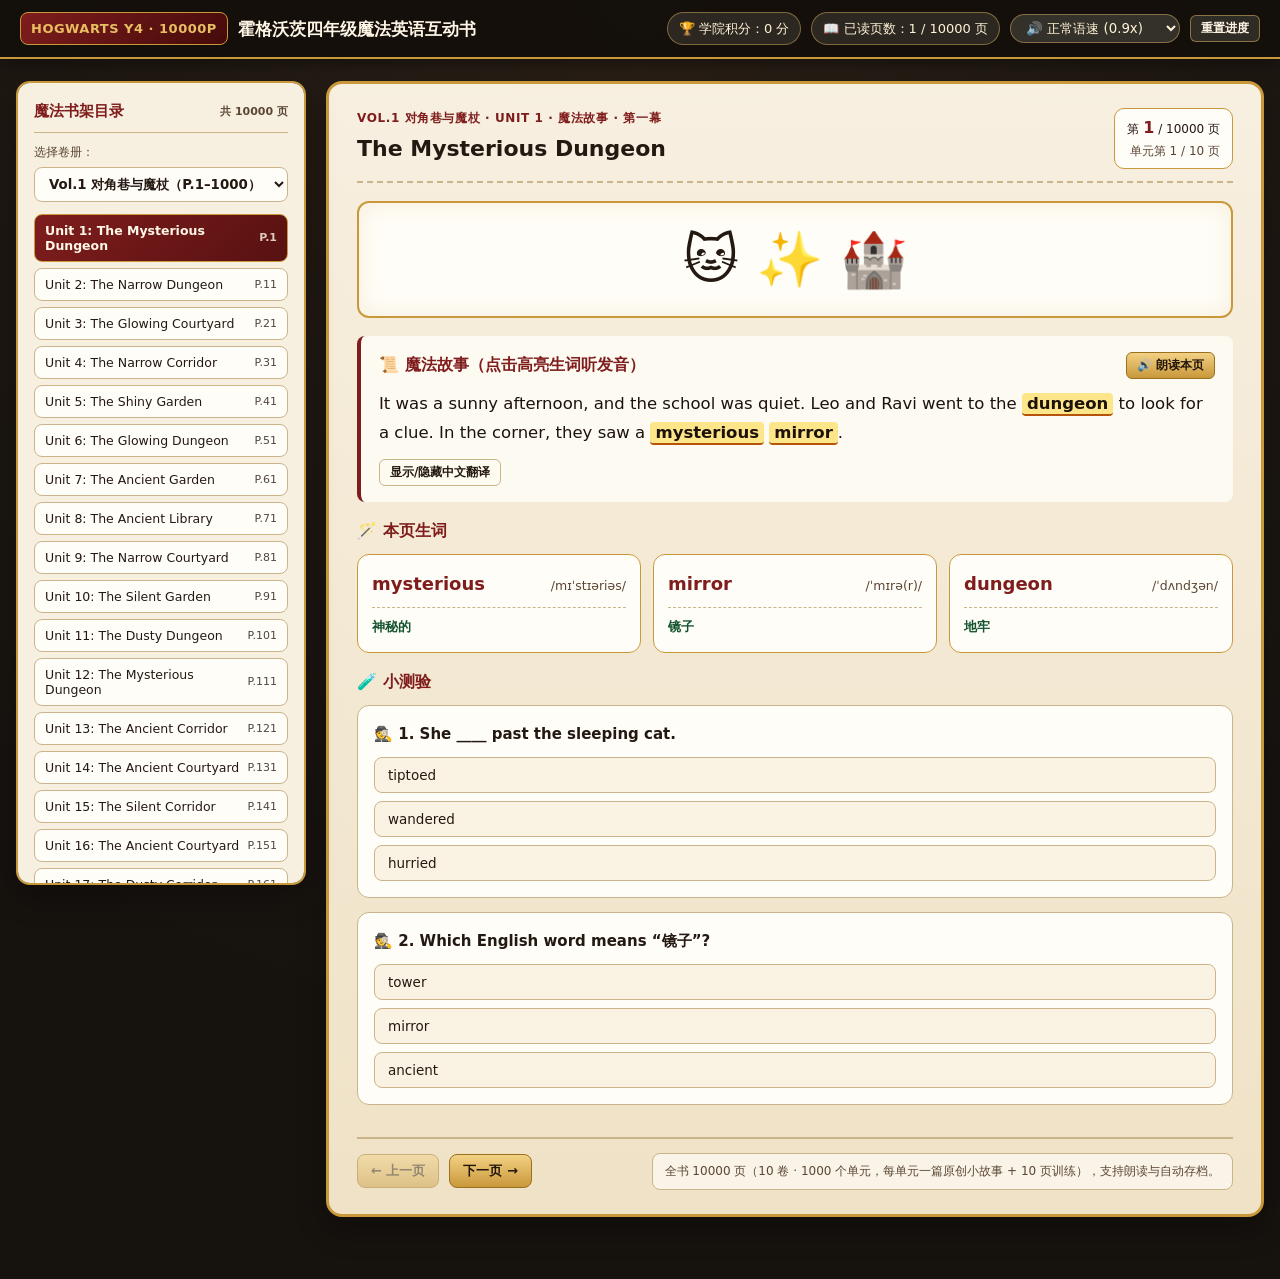
==== hogwarts_magic_english_book_10000_pages.html @ b9ad7a2a "Add the 10000-page Hogwarts book as volume two of the magic shelf Copy the user-provided 10000-page " ====
<!DOCTYPE html>
<html lang="zh-CN">
<head>
  <meta charset="UTF-8" />
  <meta name="viewport" content="width=device-width, initial-scale=1.0" />
  <title>霍格沃茨四年级魔法英语互动书 · 10000页完整版</title>
  <style>
    :root {
      --bg-dark: #16120e;
      --parchment: #f7efe0;
      --parchment-2: #efe2c6;
      --ink: #241911;
      --ink-muted: #5b4634;
      --gold: #c9983b;
      --gold-bright: #e8be63;
      --crimson: #7f1d1d;
      --emerald: #14532d;
      --sapphire: #1e3a8a;
      --amber-soft: #fef3c7;
      --border: #cbb489;
      --shadow: 0 12px 30px rgba(0, 0, 0, 0.28);
    }

    * {
      box-sizing: border-box;
      margin: 0;
      padding: 0;
    }

    body {
      font-family: "PingFang SC", "Microsoft YaHei", "Segoe UI", system-ui, sans-serif;
      background: radial-gradient(circle at top, #2a2017 0%, var(--bg-dark) 75%);
      color: var(--ink);
      min-height: 100vh;
      line-height: 1.65;
    }

    .topbar {
      background: rgba(20, 15, 11, 0.94);
      color: var(--parchment);
      border-bottom: 2px solid var(--gold);
      padding: 12px 20px;
      position: sticky;
      top: 0;
      z-index: 40;
      display: flex;
      flex-wrap: wrap;
      align-items: center;
      justify-content: space-between;
      gap: 12px;
      box-shadow: 0 4px 16px rgba(0, 0, 0, 0.45);
    }

    .brand {
      display: flex;
      align-items: center;
      gap: 10px;
    }

    .brand-badge {
      background: linear-gradient(135deg, var(--crimson), #450a0a);
      color: var(--gold-bright);
      border: 1px solid var(--gold);
      padding: 5px 10px;
      border-radius: 8px;
      font-weight: 700;
      font-size: 13px;
      letter-spacing: 0.5px;
    }

    .brand h1 {
      font-size: 17px;
      font-weight: 700;
      color: #fff6e5;
    }

    .topbar-controls {
      display: flex;
      flex-wrap: wrap;
      align-items: center;
      gap: 10px;
      font-size: 13px;
    }

    .pill {
      background: rgba(255, 248, 231, 0.1);
      border: 1px solid rgba(232, 190, 99, 0.45);
      color: #fff3d6;
      padding: 5px 11px;
      border-radius: 999px;
      display: inline-flex;
      align-items: center;
      gap: 6px;
    }

    select, button {
      font-family: inherit;
      cursor: pointer;
    }

    .btn {
      background: linear-gradient(180deg, #f3d184, var(--gold));
      color: #231609;
      border: 1px solid #9b6f1e;
      border-radius: 8px;
      padding: 7px 13px;
      font-weight: 700;
      font-size: 13px;
      transition: transform 0.12s ease, filter 0.15s ease;
    }

    .btn:hover:not(:disabled) {
      filter: brightness(1.06);
      transform: translateY(-1px);
    }

    .btn:disabled {
      opacity: 0.45;
      cursor: not-allowed;
    }

    .btn-ghost {
      background: rgba(255, 248, 231, 0.12);
      color: #fff6e5;
      border: 1px solid rgba(232, 190, 99, 0.5);
    }

    .btn-small {
      padding: 4px 10px;
      font-size: 12px;
      border-radius: 6px;
    }

    .layout {
      max-width: 1280px;
      margin: 22px auto;
      padding: 0 16px 40px;
      display: grid;
      grid-template-columns: 290px 1fr;
      gap: 20px;
    }

    @media (max-width: 920px) {
      .layout {
        grid-template-columns: 1fr;
      }
    }

    .sidebar {
      background: var(--parchment);
      border: 2px solid var(--gold);
      border-radius: 14px;
      padding: 16px;
      box-shadow: var(--shadow);
      height: fit-content;
      position: sticky;
      top: 76px;
      max-height: calc(100vh - 96px);
      overflow-y: auto;
    }

    @media (max-width: 920px) {
      .sidebar {
        position: static;
        max-height: none;
      }
    }

    .sidebar h2 {
      font-size: 15px;
      color: var(--crimson);
      border-bottom: 1px solid var(--border);
      padding-bottom: 8px;
      margin-bottom: 10px;
      display: flex;
      justify-content: space-between;
      align-items: center;
    }

    .year-select {
      width: 100%;
      padding: 8px 10px;
      border-radius: 8px;
      border: 1px solid var(--border);
      background: #fffdf8;
      color: var(--ink);
      font-weight: 600;
      margin-bottom: 12px;
    }

    .unit-list {
      display: flex;
      flex-direction: column;
      gap: 6px;
      margin-bottom: 14px;
    }

    .unit-item {
      text-align: left;
      background: #fffdf8;
      border: 1px solid var(--border);
      border-radius: 8px;
      padding: 8px 10px;
      font-size: 12.5px;
      color: var(--ink);
      display: flex;
      justify-content: space-between;
      align-items: center;
      gap: 6px;
    }

    .unit-item.active {
      background: linear-gradient(135deg, var(--crimson), #581111);
      color: #fff8e7;
      border-color: var(--gold);
      font-weight: 700;
    }

    .unit-item .pages-tag {
      font-size: 11px;
      opacity: 0.8;
      white-space: nowrap;
    }

    .page-jump-grid {
      display: grid;
      grid-template-columns: repeat(6, 1fr);
      gap: 5px;
      margin-top: 8px;
    }

    .page-dot-btn {
      padding: 5px 0;
      font-size: 11px;
      border-radius: 6px;
      border: 1px solid var(--border);
      background: #fffdf8;
      color: var(--ink);
      font-weight: 600;
    }

    .page-dot-btn.active {
      background: var(--gold);
      color: #1f1307;
      border-color: #8c6216;
    }

    .book-stage {
      background: linear-gradient(180deg, var(--parchment), var(--parchment-2));
      border: 3px solid var(--gold);
      border-radius: 16px;
      padding: 24px 28px;
      box-shadow: var(--shadow);
      min-height: 640px;
      display: flex;
      flex-direction: column;
      justify-content: space-between;
    }

    @media (max-width: 600px) {
      .book-stage {
        padding: 16px;
      }
    }

    .page-header {
      display: flex;
      flex-wrap: wrap;
      justify-content: space-between;
      align-items: center;
      gap: 10px;
      border-bottom: 2px dashed var(--border);
      padding-bottom: 12px;
      margin-bottom: 18px;
    }

    .page-kicker {
      font-size: 12px;
      font-weight: 700;
      color: var(--crimson);
      text-transform: uppercase;
      letter-spacing: 0.6px;
    }

    .page-title {
      font-size: 22px;
      font-weight: 800;
      color: var(--ink);
      margin-top: 2px;
    }

    .page-num-box {
      background: #fffdf8;
      border: 1px solid var(--gold);
      border-radius: 10px;
      padding: 6px 12px;
      text-align: right;
      font-size: 12px;
    }

    .page-num-box strong {
      font-size: 16px;
      color: var(--crimson);
    }

    .illustration-card {
      background: #fffdf7;
      border: 2px solid var(--gold);
      border-radius: 12px;
      padding: 12px;
      margin-bottom: 18px;
      box-shadow: inset 0 0 24px rgba(201, 152, 59, 0.14);
    }

    .illustration-card svg {
      width: 100%;
      max-height: 250px;
      height: auto;
      display: block;
      border-radius: 8px;
    }

    .scene-caption {
      margin-top: 8px;
      font-size: 12.5px;
      color: var(--ink-muted);
      display: flex;
      justify-content: space-between;
      align-items: center;
      flex-wrap: wrap;
      gap: 8px;
    }

    .story-box {
      background: rgba(255, 253, 247, 0.85);
      border-left: 4px solid var(--crimson);
      border-radius: 8px;
      padding: 16px 18px;
      margin-bottom: 16px;
    }

    .story-toolbar {
      display: flex;
      flex-wrap: wrap;
      align-items: center;
      justify-content: space-between;
      gap: 8px;
      margin-bottom: 10px;
    }

    .story-en {
      font-size: 16.5px;
      line-height: 1.8;
      color: #1c120b;
      margin-bottom: 10px;
    }

    .story-en .vocab-word {
      background: #fde68a;
      border-bottom: 2px solid #b45309;
      padding: 1px 5px;
      border-radius: 4px;
      font-weight: 700;
      cursor: pointer;
    }

    .story-cn {
      font-size: 13.5px;
      color: var(--ink-muted);
      background: #f6ebd4;
      padding: 10px 12px;
      border-radius: 8px;
      display: none;
    }

    .story-cn.show {
      display: block;
    }

    .vocab-grid {
      display: grid;
      grid-template-columns: repeat(auto-fit, minmax(245px, 1fr));
      gap: 12px;
      margin-bottom: 16px;
    }

    .flip-card {
      background: #fffdf8;
      border: 1.5px solid var(--gold);
      border-radius: 12px;
      padding: 14px;
      cursor: pointer;
      transition: transform 0.15s ease, box-shadow 0.15s ease;
      position: relative;
    }

    .flip-card:hover {
      transform: translateY(-2px);
      box-shadow: 0 6px 14px rgba(0, 0, 0, 0.12);
    }

    .vocab-top {
      display: flex;
      justify-content: space-between;
      align-items: baseline;
      gap: 8px;
    }

    .vocab-term {
      font-size: 18px;
      font-weight: 800;
      color: var(--crimson);
    }

    .vocab-phonetic {
      font-size: 12.5px;
      color: var(--ink-muted);
    }

    .vocab-clue {
      font-size: 12px;
      color: #92400e;
      background: var(--amber-soft);
      padding: 3px 8px;
      border-radius: 999px;
      display: inline-block;
      margin: 6px 0;
    }

    .vocab-example {
      font-size: 13.5px;
      color: var(--ink);
      margin-top: 4px;
    }

    .vocab-meaning {
      margin-top: 8px;
      padding-top: 8px;
      border-top: 1px dashed var(--border);
      font-size: 13px;
      color: var(--emerald);
      font-weight: 700;
      display: none;
    }

    .flip-card.revealed .vocab-meaning {
      display: block;
    }

    .quiz-card {
      background: #fffdf8;
      border: 1.5px solid var(--border);
      border-radius: 12px;
      padding: 16px;
      margin-bottom: 14px;
    }

    .quiz-q {
      font-weight: 700;
      font-size: 15px;
      margin-bottom: 10px;
      color: var(--ink);
    }

    .options-list {
      display: flex;
      flex-direction: column;
      gap: 8px;
    }

    .opt-btn {
      text-align: left;
      padding: 9px 13px;
      border-radius: 8px;
      border: 1px solid var(--border);
      background: #faf3e3;
      color: var(--ink);
      font-size: 13.5px;
      transition: background 0.12s ease;
    }

    .opt-btn:hover {
      background: #f3e3bf;
    }

    .opt-btn.correct {
      background: #dcfce7;
      border-color: #15803d;
      color: #14532d;
      font-weight: 700;
    }

    .opt-btn.wrong {
      background: #fee2e2;
      border-color: #b91c1c;
      color: #7f1d1d;
    }

    .feedback-box {
      margin-top: 10px;
      padding: 10px 12px;
      border-radius: 8px;
      font-size: 13px;
      display: none;
    }

    .feedback-box.show {
      display: block;
    }

    .feedback-box.ok {
      background: #dcfce7;
      color: #14532d;
      border: 1px solid #86efac;
    }

    .feedback-box.no {
      background: #fef2f2;
      color: #7f1d1d;
      border: 1px solid #fca5a5;
    }

    .word-pool {
      display: flex;
      flex-wrap: wrap;
      gap: 8px;
      min-height: 44px;
      padding: 10px;
      border-radius: 8px;
      background: #f7eed9;
      border: 1px dashed var(--border);
      margin-bottom: 10px;
    }

    .word-chip {
      background: #fffdf8;
      border: 1px solid var(--gold);
      border-radius: 7px;
      padding: 5px 11px;
      font-size: 13.5px;
      font-weight: 700;
      color: var(--ink);
    }

    .book-footer {
      display: flex;
      flex-wrap: wrap;
      justify-content: space-between;
      align-items: center;
      gap: 10px;
      border-top: 2px solid var(--border);
      padding-top: 14px;
      margin-top: 18px;
    }

    .note-box {
      font-size: 12px;
      color: var(--ink-muted);
      background: rgba(255, 253, 247, 0.7);
      padding: 8px 12px;
      border-radius: 8px;
      border: 1px solid var(--border);
    }
  </style>
</head>
<body>
  <header class="topbar">
    <div class="brand">
      <span class="brand-badge">HOGWARTS Y4 · 10000P</span>
      <h1>霍格沃茨四年级魔法英语互动书</h1>
    </div>
    <div class="topbar-controls">
      <span class="pill" id="pointsDisplay">🏆 学院积分：0 分</span>
      <span class="pill" id="progressDisplay">📖 已读页数：1 / 10000 页</span>
      <select id="voiceRate" class="pill" style="color:#fff3d6; background:rgba(255,248,231,0.14);">
        <option value="0.9" style="color:#1a120b;">🔊 正常语速 (0.9x)</option>
        <option value="0.72" style="color:#1a120b;">🐢 慢速跟读 (0.72x)</option>
      </select>
      <button class="btn btn-ghost btn-small" id="resetProgressBtn">重置进度</button>
    </div>
  </header>

  <div class="layout">
    <aside class="sidebar">
      <h2>
        <span>魔法书架目录</span>
        <span style="font-size:11px; color:var(--ink-muted);">共 10000 页</span>
      </h2>
      <label for="yearSelect" style="font-size:12px; color:var(--ink-muted); display:block; margin-bottom:4px;">选择卷册：</label>
      <select id="yearSelect" class="year-select"></select>

      <div class="unit-list" id="unitList"></div>

      <div style="font-size:12px; color:var(--ink-muted); font-weight:700;">本单元页码跳转（每单元 10 页）：</div>
      <div class="page-jump-grid" id="pageJumpGrid"></div>
    </aside>

    <main class="book-stage" id="bookStage"></main>
  </div>

  <script>
const KEY="hogwarts_10k_v1";
const VOL=["Vol.1 对角巷与魔杖","Vol.2 站台与分院","Vol.3 魔法课堂","Vol.4 城堡密道","Vol.5 飞天扫帚赛场","Vol.6 神奇动物","Vol.7 魔药地窖","Vol.8 图书馆谜案","Vol.9 禁林探险","Vol.10 毕业魔法大会"];
const MODES=["魔法故事 · 第一幕","魔法故事 · 第二幕","魔法故事 · 第三幕","魔杖词汇工坊","阅读侦探闯关","魔法句型拼图","过去式魔药实验室","完形填空咒语","听写小测验","单元 Boss 挑战"];
const mk=(cat,rows,vb)=>rows.map(r=>vb?{cat,w:r[0],past:r[1],ipa:r[2],cn:r[3],ex:r[4]}:{cat,w:r[0],ipa:r[1],cn:r[2],ex:r[3]});
const W={
feel:mk("feel",[["nervous","/ˈnɜːvəs/","紧张的","Mia felt [nervous] before the big test."],["curious","/ˈkjʊəriəs/","好奇的","The [curious] kitten opened the box."],["proud","/praʊd/","自豪的","Dad was [proud] of his son."],["brave","/breɪv/","勇敢的","A [brave] girl saved the puppy."],["puzzled","/ˈpʌzld/","困惑的","Ben looked [puzzled] at the hard question."],["delighted","/dɪˈlaɪtɪd/","非常高兴的","We were [delighted] with the gift."],["worried","/ˈwʌrid/","担心的","Mum was [worried] about the storm."],["confident","/ˈkɒnfɪdənt/","自信的","Nina felt [confident] on the stage."]]),
desc:mk("desc",[["ancient","/ˈeɪnʃənt/","古老的","The [ancient] castle is very old."],["enormous","/ɪˈnɔːməs/","巨大的","An [enormous] whale swam by."],["shiny","/ˈʃaɪni/","闪亮的","She has a [shiny] new coin."],["mysterious","/mɪˈstɪəriəs/","神秘的","A [mysterious] noise came from the attic."],["dusty","/ˈdʌsti/","满是灰尘的","The [dusty] books were on the shelf."],["narrow","/ˈnærəʊ/","狭窄的","The path is [narrow]."],["silent","/ˈsaɪlənt/","寂静的","The night was [silent]."],["glowing","/ˈɡləʊɪŋ/","发光的","A [glowing] star appeared."]]),
obj:mk("obj",[["lantern","/ˈlæntən/","灯笼","Dad lit the [lantern]."],["scroll","/skrəʊl/","卷轴","The king read the [scroll]."],["compass","/ˈkʌmpəs/","指南针","The [compass] points north."],["crystal","/ˈkrɪstl/","水晶","The [crystal] sparkled in the sun."],["feather","/ˈfeðə(r)/","羽毛","A white [feather] fell down."],["mirror","/ˈmɪrə(r)/","镜子","She looked in the [mirror]."],["badge","/bædʒ/","徽章","He wears a school [badge]."],["cloak","/kləʊk/","斗篷","The wizard wore a long [cloak]."]]),
place:mk("place",[["tower","/ˈtaʊə(r)/","塔楼","We climbed the [tower]."],["corridor","/ˈkɒrɪdɔː(r)/","走廊","Do not run in the [corridor]."],["library","/ˈlaɪbrəri/","图书馆","I read books in the [library]."],["dungeon","/ˈdʌndʒən/","地牢","The [dungeon] was cold and dark."],["garden","/ˈɡɑːdn/","花园","Flowers grow in the [garden]."],["courtyard","/ˈkɔːtjɑːd/","庭院","Children played in the [courtyard]."]]),
creature:mk("creature",[["owl","/aʊl/","猫头鹰","The [owl] sleeps in the day."],["dragon","/ˈdræɡən/","龙","The [dragon] breathed fire."],["unicorn","/ˈjuːnɪkɔːn/","独角兽","A [unicorn] has one horn."],["toad","/təʊd/","蟾蜍","The [toad] jumped into the pond."],["bat","/bæt/","蝙蝠","A [bat] flew out of the cave."],["kitten","/ˈkɪtn/","小猫","The [kitten] drank some milk."]]),
move:mk("move",[["hurry","hurried","/ˈhʌri/","匆忙","Ben [hurried] to the bus stop."],["tiptoe","tiptoed","/ˈtɪptəʊ/","踮着脚走","She [tiptoed] past the sleeping cat."],["climb","climbed","/klaɪm/","攀爬","We [climbed] the hill."],["creep","crept","/kriːp/","悄悄爬行","The cat [crept] toward the bird."],["race","raced","/reɪs/","飞奔","The boys [raced] to the gate."],["wander","wandered","/ˈwɒndə(r)/","漫步","They [wandered] in the park."]],1),
act:mk("act",[["carry","carried","/ˈkæri/","搬运","Mum [carried] the heavy bag."],["polish","polished","/ˈpɒlɪʃ/","擦亮","He [polished] his shoes."],["examine","examined","/ɪɡˈzæmɪn/","仔细检查","The doctor [examined] my arm."],["collect","collected","/kəˈlekt/","收集","She [collected] shells on the beach."],["lift","lifted","/lɪft/","举起","Dad [lifted] the box."],["repair","repaired","/rɪˈpeə(r)/","修理","Grandpa [repaired] my bike."]],1),
say:mk("say",[["whisper","whispered","/ˈwɪspə(r)/","低声说","Lily [whispered] a secret to me."],["shout","shouted","/ʃaʊt/","大喊","The fans [shouted] loudly."],["explain","explained","/ɪkˈspleɪn/","解释","The teacher [explained] the rule."],["suggest","suggested","/səˈdʒest/","建议","Ravi [suggested] a new game."],["warn","warned","/wɔːn/","警告","Mum [warned] us about the ice."],["announce","announced","/əˈnaʊns/","宣布","The captain [announced] the winner."]],1)};
const ALL=Object.values(W).flat(),fm=x=>x.past||x.w;
const EM={owl:"🦉",dragon:"🐉",unicorn:"🦄",toad:"🐸",bat:"🦇",kitten:"🐱"};
const CH=[["Leo","he","his","里奥","他","他的"],["Mia","she","her","米娅","她","她的"],["Ben","he","his","本","他","他的"],["Nina","she","her","妮娜","她","她的"],["Ravi","he","his","拉维","他","他的"],["Lily","she","her","莉莉","她","她的"]];
const TIMES=["rainy morning","windy evening","sunny afternoon"],TEACH=["Hazel","Quill","Fern","Willow"];
const TCN={"rainy morning":"下雨的早晨","windy evening":"刮风的傍晚","sunny afternoon":"阳光明媚的下午"};
const CNS=[["一个{time}，{H}和{F}走进了{place}。","在那里，一只{desc}{creature}正守护着{obj}。","{H}感到{f1}，但{F}深吸了一口气。","两个朋友一步一步地朝{creature}{mv}过去。","{F}小心地{act}了{obj}。","“天黑前我们必须离开，”{F}{say}道。","{creature}看起来{f2}，然后让开了路。","很快，{obj}又安全了，{H}笑了。","那天晚上，{H}把{desc}{place}的事写进了{his}日记里。"],
["在一个{time}，{T}教授交给{H}和{F}一项特别的任务。","他们得在{place}里找到{obj}。","{F}{say}道：“紧跟着我。”","{place}{descs}，{H}感到{f1}。","突然，一只{creature}从他们身边{mv}过去。","终于，他们找到了{obj}，{F}小心翼翼地{act}了它。","{creature}看着他们，显得{f2}。","他们回到教室时，{T}教授笑了。","{H}为整个团队感到自豪。"],
["那是一个{time}，学校里很安静。","{H}和{F}去{place}寻找线索。","在角落里，他们看到了{desc}{obj}。","{H}感到{f1}，问道：“这是什么？”","{F}{act}了{obj}，说它是魔法物品。","然后一只{creature}{mv}进了房间。","“这很重要！”{F}{say}道。","{creature}看起来{f2}，于是他们分了一些食物给它。","谜团解开了，两个朋友去吃晚饭了。"]];
const EXQ=[[["What was guarding {a_obj}?","{a_dc}",["{x1}","{x2}"],"第二句：There, {a_dc} was guarding {a_obj}.（有一只守护着它。）"],["Why did {F} take a deep breath?","To stay calm and brave.",["Because {F} wanted to sleep.","Because the {place} was too hot."],"第三句：{H} 感到 {f1}，而 {F} 深呼吸是为了保持冷静和勇敢。"],["What did the {creature} do after it looked {f2}?","It stepped aside.",["It flew to the moon.","It ate the {obj}."],"第七句：the {creature} looked {f2}, and then it stepped aside.（让开了路。）"],["What did {H} do that night?","{H} wrote about the {place} in {his} diary.",["{H} played football all night.","{H} cooked dinner for the {creature}."],"最后一句：That night, {H} wrote about the {place} in {his} diary.（写进日记。）"]],
[["What special task did Professor {T} give them?","They had to find {a_obj} in the {place}.",["They had to clean the whole school.","They had to draw a picture of {y1}."],"第二句：They had to find {a_obj} in the {place}.（在那里找东西。）"],["Why did {F} say, \"Stay close to me\"?","To keep the team safe.",["Because {F} wanted to go home.","Because {F} was tired of walking."],"第三、四句：{place}很 {desc}，{F} 让大家靠近是为了保证团队安全。"],["What suddenly appeared?","{a_cr}",["{y1}","{y2}"],"第五句：Suddenly, {a_cr} {mv} past them.（突然出现。）"],["What did Professor {T} do when they returned to class?","Professor {T} smiled.",["Professor {T} shouted at them.","Professor {T} went to sleep."],"第八句：Professor {T} smiled when they returned to class.（笑了。）"]],
[["Why did {H} and {F} go to the {place}?","To look for a clue.",["To watch a football game.","To buy some lunch."],"第二句：went to the {place} to look for a clue.（去找线索。）"],["What did they see in the corner?","{a_dobj}",["{z1}","{z2}"],"第三句：In the corner, they saw {a_dobj}.（在角落看到的。）"],["What did {F} say about the {obj}?","It was magic.",["It was broken.","It was a gift."],"第五句：{F} {act} the {obj} and said it was magic.（说它是魔法物品。）"],["What did they do after the {creature} seemed {f2}?","They shared some food with it.",["They ran away.","They closed the door."],"第八句：…seemed {f2}, so they shared some food.（分了食物。）"]]];
const qDetail=(r,U)=>EXQ[U.si].map(([q,a,w,e])=>{const f=s=>s.replace(/\{(\w+)\}/g,(m,k)=>U.t[k]),A=cap(f(a));return{q:f(q),a:A,o:shuf(r,[A,...w.map(x=>cap(f(x)))]),e:f(e)}});
const SK=[[`One {time}, {H} and {F} walked into the {place}.`,`There, {a_dc} was guarding {a_obj}.`,`{H} felt {f1}, but {F} took a deep breath.`,`The two friends {mv} toward the {creature}, step by step.`,`{F} {act} the {obj} carefully.`,`"We must leave before dark," {F} {say}.`,`The {creature} looked {f2}, and then it stepped aside.`,`Soon the {obj} was safe again, and {H} smiled.`,`That night, {H} wrote about the {desc} {place} in {his} diary.`],
[`On a {time}, Professor {T} gave {H} and {F} a special task.`,`They had to find {a_obj} in the {place}.`,`{F} {say}, "Stay close to me."`,`The {place} was {desc}, and {H} felt {f1}.`,`Suddenly, {a_cr} {mv} past them.`,`At last, they found the {obj}, and {F} {act} it with great care.`,`The {creature} watched them and looked {f2}.`,`Professor {T} smiled when they returned to class.`,`{H} was proud of the whole team.`],
[`It was a {time}, and the school was quiet.`,`{H} and {F} went to the {place} to look for a clue.`,`In the corner, they saw {a_dobj}.`,`{H} felt {f1} and asked, "What is it?"`,`{F} {act} the {obj} and said it was magic.`,`Then {a_cr} {mv} into the room.`,`"This is important!" {F} {say}.`,`The {creature} seemed {f2}, so they shared some food.`,`The mystery was solved, and the two friends went to dinner.`]];
function rng(s){return()=>{s|=0;s=s+0x6D2B79F5|0;let t=Math.imul(s^s>>>15,1|s);t=t+Math.imul(t^t>>>7,61|t)^t;return((t^t>>>14)>>>0)/4294967296}}
function pick(r,a,n=1,ex=[]){const p=a.filter(x=>!ex.includes(x)),o=[];while(o.length<n&&p.length)o.push(p.splice(Math.floor(r()*p.length),1)[0]);return n===1?o[0]:o}
function shuf(r,a){a=[...a];for(let i=a.length-1;i>0;i--){const j=Math.floor(r()*(i+1));[a[i],a[j]]=[a[j],a[i]]}return a}
const cap=s=>s[0].toUpperCase()+s.slice(1),art=s=>(/^[aeiou]/i.test(s)&&!/^uni/i.test(s)?"an ":"a ")+s;
const UC={};
function unit(u){if(UC[u])return UC[u];const r=rng(u*7919+101),[hc,fc]=pick(r,CH,2),f=pick(r,W.feel,2),d=pick(r,W.desc),ob=pick(r,W.obj),pl=pick(r,W.place),cr=pick(r,W.creature),mv=pick(r,W.move),ac=pick(r,W.act),sy=pick(r,W.say);
const t={H:hc[0],F:fc[0],he:hc[1],his:hc[2],f1:f[0].w,f2:f[1].w,desc:d.w,obj:ob.w,place:pl.w,creature:cr.w,mv:mv.past,act:ac.past,say:sy.past,time:pick(r,TIMES),T:pick(r,TEACH),a_dc:art(d.w+" "+cr.w),a_obj:art(ob.w),a_cr:art(cr.w),a_dobj:art(d.w+" "+ob.w)};
const sk=pick(r,SK),si=SK.indexOf(sk);const story=sk.map(s=>cap(s.replace(/\{(\w+)\}/g,(m,k)=>t[k])).replace(/^"(\w)/,(m,c)=>'"'+c.toUpperCase()));
const c2=pick(r,W.creature,2,[cr]),d2=pick(r,W.desc,2,[d]);Object.assign(t,{x1:art(d.w+" "+c2[0].w),x2:art(d.w+" "+c2[1].w),y1:art(c2[0].w),y2:art(c2[1].w),z1:art(d2[0].w+" "+ob.w),z2:art(d2[1].w+" "+ob.w)});const tc={H:hc[3],F:fc[3],he:hc[4],his:hc[5],f1:f[0].cn.replace(/的$/,""),f2:f[1].cn.replace(/的$/,""),desc:d.cn,descs:d.cn.replace(/的$/,""),obj:ob.cn,place:pl.cn,creature:cr.cn,mv:mv.cn,act:ac.cn,say:sy.cn,time:TCN[t.time],T:{Hazel:"黑泽尔",Quill:"奎尔",Fern:"芬恩",Willow:"威洛"}[t.T]};
return UC[u]={t,si,cn:CNS[si].map(s=>s.replace(/\{(\w+)\}/g,(m,k)=>tc[k])),story,ws:[f[0],f[1],d,ob,pl,cr,mv,ac,sy],verbs:[mv,ac,sy],cr:cr.w,title:`The ${cap(d.w)} ${cap(pl.w)}`,plain:story.filter(s=>!s.includes('"'))}}
const qRead=(r,U)=>{const f=U.ws[0],c=U.ws[5],x=pick(r,U.ws),y=pick(r,U.ws,1,[x]);return[
{q:"What kind of creature is in the story?",a:c.w,o:shuf(r,[c.w,...pick(r,W.creature,2,[c]).map(y=>y.w)])},
{q:`How did ${U.t.H} feel in the story?`,a:f.w,o:shuf(r,[f.w,...pick(r,W.feel,2,[f,U.ws[1]]).map(y=>y.w)])},
{q:`What does "${x.w}" mean?`,a:x.cn,o:shuf(r,[x.cn,...pick(r,ALL,2,[x]).map(y=>y.cn)])},
{q:`Who felt ${U.t.f1} in the story?`,a:U.t.H,o:shuf(r,[U.t.H,...pick(r,CH.map(c=>c[0]),2,[U.t.H,U.t.F])])},
{q:"Where does the story take place?",a:U.t.place,o:shuf(r,[U.t.place,...pick(r,W.place,2,[U.ws[4]]).map(y=>y.w)])},
{q:"Which object is in the story?",a:U.t.obj,o:shuf(r,[U.t.obj,...pick(r,W.obj,2,[U.ws[3]]).map(y=>y.w)])},
{q:`How did the ${U.cr} look or seem?`,a:U.t.f2,o:shuf(r,[U.t.f2,...pick(r,W.feel,2,[f,U.ws[1]]).map(y=>y.w)])},
{q:`Which word means "${y.cn}"?`,a:y.w,o:shuf(r,[y.w,...pick(r,ALL,2,[y]).map(z=>z.w)])}]};
const qCloze=(r,U)=>{const x=pick(r,U.ws);return{q:x.ex.replace(/\[(.+?)\]/,"____"),a:fm(x),o:shuf(r,[fm(x),...pick(r,W[x.cat],2,[x]).map(fm)])}};
const qCN=(r,U)=>{const x=pick(r,U.ws);return{q:`Which English word means “${x.cn}”?`,a:x.w,o:shuf(r,[x.w,...pick(r,ALL,2,[x]).map(y=>y.w)])}};
/*UI*/
const $=id=>document.getElementById(id),S={page:1,pts:0,seen:new Set([1]),done:new Set()};let CUR=[];
function save(){try{localStorage.setItem(KEY,JSON.stringify({page:S.page,pts:S.pts,seen:[...S.seen],done:[...S.done]}))}catch(e){}}
function load(){try{const o=JSON.parse(localStorage.getItem(KEY)||"{}");if(o.page>=1&&o.page<=10000)S.page=o.page;S.pts=o.pts||0;S.seen=new Set(o.seen||[S.page]);S.done=new Set(o.done||[])}catch(e){}}
function updTop(){$("pointsDisplay").textContent=`🏆 学院积分：${S.pts} 分`;$("progressDisplay").textContent=`📖 已读页数：${S.seen.size} / 10000 页`}
function award(k,n){if(S.done.has(k))return"";S.done.add(k);S.pts+=n;save();updTop();return`（+${n} 学院积分）`}
function speak(t){if(!("speechSynthesis"in window))return;speechSynthesis.cancel();const s=new SpeechSynthesisUtterance(t);s.lang="en-US";s.rate=parseFloat($("voiceRate").value)||.9;speechSynthesis.speak(s)}
const hl=(t,U)=>U.ws.reduce((o,w)=>o.replace(new RegExp(`\\b(${fm(w)})\\b`,"gi"),`<span class="vocab-word" data-say="$1" title="点击朗读">$1</span>`),t);
const quizH=items=>items.map((it,i)=>`<div class="quiz-card" data-qi="${i}"><div class="quiz-q">🕵️ ${i+1}. ${it.q}</div><div class="options-list">${it.o.map(o=>`<button class="opt-btn" data-v="${o}">${o}</button>`).join("")}</div><div class="feedback-box"></div></div>`).join("");
const bldH=(r,s,i)=>`<div class="quiz-card bld" data-bi="${i}" data-sel="[]" data-ans="${s}"><div class="quiz-q">⚡ 点击词块，拼出正确的句子</div><div class="word-pool">${shuf(r,s.split(" ")).map(w=>`<button class="word-chip" data-w="${w}">${w}</button>`).join("")}</div><div class="bdisp" style="font-weight:700;color:var(--sapphire)">已选：</div><div style="display:flex;gap:8px;margin-top:8px"><button class="btn btn-small btn-ghost bclr" style="color:var(--ink);border-color:var(--border)">清空重拼</button><button class="btn btn-small bchk">校验魔咒</button></div><div class="feedback-box"></div></div>`;
const inH=(label,ans,say,i)=>`<div class="quiz-card" data-ti="${i}"><div class="quiz-q">${label}</div>${say?`<button class="btn btn-small" data-say="${say}">🔊 听句子</button> `:""}<input class="ti" data-ans="${ans}" style="padding:7px 10px;border:1px solid var(--border);border-radius:8px;min-width:240px" placeholder="在这里输入"> <button class="btn btn-small tchk">校验</button><div class="feedback-box"></div></div>`;
function render(){const p=S.page,u=Math.floor((p-1)/10),k=(p-1)%10,v=Math.floor(u/100),U=unit(u),r=rng(p*31+7);S.seen.add(p);save();updTop();CUR=[];let body="";
if(k<3){CUR=[qCloze(r,U),qCN(r,U)];const ss=U.story.slice(k*3,k*3+3),txt=ss.join(" "),ws=U.ws.filter(w=>txt.toLowerCase().includes(fm(w).toLowerCase()));
body=`<div class="story-box"><div class="story-toolbar"><strong style="color:var(--crimson)">📜 魔法故事（点击高亮生词听发音）</strong><button class="btn btn-small" data-say="${txt.replace(/"/g,"&quot;")}">🔊 朗读本页</button></div><p class="story-en">${hl(txt,U)}</p><button class="btn btn-small btn-ghost" style="color:var(--ink);border-color:var(--border)" data-cn="1">显示/隐藏中文翻译</button><div class="story-cn" style="display:none;margin-top:8px">🇨🇳 ${U.cn.slice(k*3,k*3+3).join("")}</div></div><div style="font-weight:700;color:var(--crimson);margin:10px 0">🪄 本页生词</div><div class="vocab-grid">${ws.map(w=>`<div class="flip-card revealed" data-say="${w.w}" title="点击朗读"><div class="vocab-top"><span class="vocab-term">${w.w}</span><span class="vocab-phonetic">${w.ipa}</span></div><div class="vocab-meaning">${w.cn}</div></div>`).join("")}</div><div style="font-weight:700;color:var(--crimson);margin:10px 0">🧪 小测验</div>`+quizH(CUR)}
else if(k==3){CUR=[qCN(r,U),qCN(r,U),qCloze(r,U)];body=`<div class="vocab-grid">${U.ws.map((w,i)=>`<div class="flip-card" data-ci="${i}"><div class="vocab-top"><span class="vocab-term">${w.w}${w.past?" → "+w.past:""}</span><span class="vocab-phonetic">${w.ipa}</span></div><div class="vocab-example">“${w.ex.replace(/[\[\]]/g,"")}”</div><div class="vocab-meaning">中文释义：${w.cn}（点击卡片显示/朗读）</div></div>`).join("")}</div><div style="font-weight:700;color:var(--crimson);margin:10px 0">🧪 小测验</div>`+quizH(CUR)}
else if(k==4){CUR=[...qDetail(r,U),...qRead(r,U)];body=`<div class="story-box"><div class="story-toolbar"><strong style="color:var(--crimson)">📖 先读故事，再回答 12 个问题（每题 +15 分）</strong><button class="btn btn-small" data-say="${U.story.join(" ").replace(/"/g,"&quot;")}">🔊 朗读全文</button></div><p class="story-en">${hl(U.story.join(" "),U)}</p></div>`+quizH(CUR)}
else if(k==5)body=U.plain.slice(0,4).map((s,i)=>bldH(r,s,i)).join("");
else if(k==6)body=`<div class="story-box"><p class="story-en">📘 动词变过去式：多数加 -ed（polish→polished）；辅音+y 结尾，把 y 变 i 再加 -ed（hurry→hurried）；有些是不规则变化（creep→crept）。</p></div>`+U.verbs.map((w,i)=>inH(`Past tense of <b>${w.w}</b> (${w.cn}) →`,w.past,"",i)).join("")+U.verbs.map((w,i)=>inH(w.ex.replace(/\[.+?\]/,"____")+`（填入 <b>${w.w}</b> 的过去式）`,w.past,"",i+3)).join("");
else if(k==7){CUR=[1,2,3,4,5,6].map(()=>qCloze(r,U));body=quizH(CUR)}
else if(k==8)body=U.plain.slice(-4).map((s,i)=>inH("🎧 听写：听句子，把它完整写出来",s,s,i)).join("");
else{CUR=[qCN(r,U),qCN(r,U),qCN(r,U),qCloze(r,U),qCloze(r,U),qRead(r,U)[1],...qDetail(r,U).slice(0,2)];body=`<div class="story-box"><p class="story-en">🏆 Boss 挑战：答对全部题目，领取单元奖励！</p></div>`+quizH(CUR)}
$("bookStage").innerHTML=`<div><div class="page-header"><div><div class="page-kicker">${VOL[v]} · Unit ${u+1} · ${MODES[k]}</div><div class="page-title">${U.title}</div></div><div class="page-num-box"><div>第 <strong>${p}</strong> / 10000 页</div><div style="color:var(--ink-muted)">单元第 ${k+1} / 10 页</div></div></div><div class="illustration-card" style="text-align:center;font-size:54px;padding:12px">${EM[U.cr]} ✨ 🏰</div>${body}</div><div class="book-footer"><div style="display:flex;gap:10px"><button class="btn" data-go="${p-1}" ${p<=1?"disabled":""}>← 上一页</button><button class="btn" data-go="${p+1}" ${p>=10000?"disabled":""}>下一页 →</button></div><div class="note-box">全书 10000 页（10 卷 · 1000 个单元，每单元一篇原创小故事 + 10 页训练），支持朗读与自动存档。</div></div>`;sidebar(u,k,v)}
function sidebar(u,k,v){$("yearSelect").innerHTML=VOL.map((n,i)=>`<option value="${i}" ${i==v?"selected":""}>${n}（P.${i*1000+1}–${i*1000+1000}）</option>`).join("");
$("unitList").innerHTML=Array.from({length:100},(_,i)=>{const n=v*100+i;return`<button class="unit-item ${n==u?"active":""}" data-go="${n*10+1}"><span>Unit ${n+1}: ${unit(n).title}</span><span class="pages-tag">P.${n*10+1}</span></button>`}).join("");
$("pageJumpGrid").innerHTML=Array.from({length:10},(_,i)=>`<button class="page-dot-btn ${i==k?"active":""}" data-go="${u*10+i+1}">P.${u*10+i+1}</button>`).join("")+`<div style="grid-column:1/-1;display:flex;gap:6px;margin-top:6px"><input id="jumpIn" type="number" min="1" max="10000" placeholder="跳到第N页" style="flex:1;padding:5px;border:1px solid var(--border);border-radius:6px"><button class="btn btn-small" id="jumpBtn">跳转</button></div>`;
const a=document.querySelector(".unit-item.active");if(a)a.scrollIntoView({block:"nearest"})}
function go(n){n=parseInt(n,10);if(n>=1&&n<=10000){S.page=n;render();scrollTo({top:0,behavior:"smooth"})}}
const norm=s=>s.toLowerCase().replace(/[^a-z ]/g,"").replace(/\s+/g," ").trim();
document.addEventListener("click",e=>{const t=e.target.closest("button,.flip-card,.vocab-word");if(!t)return;
if(t.id=="jumpBtn")return go($("jumpIn").value);
if(t.dataset.cn){const b=document.querySelector(".story-cn");b.style.display=b.style.display=="none"?"block":"none";return}
if(t.dataset.go)return go(t.dataset.go);
if(t.dataset.say&&!t.matches(".flip-card"))return speak(t.dataset.say);
if(t.matches(".flip-card")){if(t.dataset.say){speak(t.dataset.say);award(`s${S.page}_${t.dataset.say}`,5);return}t.classList.toggle("revealed");if(t.dataset.ci!=null){speak(unit(Math.floor((S.page-1)/10)).ws[t.dataset.ci].w);award(`v${S.page}_${t.dataset.ci}`,5)}return}
const c=t.closest(".quiz-card");if(!c)return;const fb=c.querySelector(".feedback-box");
if(t.matches(".opt-btn")){const it=CUR[c.dataset.qi],ok=t.dataset.v==it.a;c.querySelectorAll(".opt-btn").forEach(b=>b.classList.remove("correct","wrong"));t.classList.add(ok?"correct":"wrong");fb.className="feedback-box show "+(ok?"ok":"no");fb.textContent=ok?`✅ 答对啦！${award(`q${S.page}_${c.dataset.qi}`,15)} ${it.e?"解析："+it.e:""}`:`❌ 再想一想！${it.e?"提示："+it.e:""}`}
else if(t.matches(".word-chip")){if(t.disabled)return;t.disabled=true;t.style.opacity=.4;const s=JSON.parse(c.dataset.sel);s.push(t.dataset.w);c.dataset.sel=JSON.stringify(s);c.querySelector(".bdisp").textContent="已选："+s.join(" ");speak(t.dataset.w)}
else if(t.matches(".bclr")){c.dataset.sel="[]";c.querySelector(".bdisp").textContent="已选：";c.querySelectorAll(".word-chip").forEach(b=>{b.disabled=false;b.style.opacity=1});fb.className="feedback-box"}
else if(t.matches(".bchk")){const ok=JSON.parse(c.dataset.sel).join(" ")==c.dataset.ans;fb.className="feedback-box show "+(ok?"ok":"no");fb.textContent=ok?`⚡ 拼写成功！${award(`b${S.page}_${c.dataset.bi}`,20)} ${c.dataset.ans}`:`🪄 差一点！参考：${c.dataset.ans}`}
else if(t.matches(".tchk")){const i=c.querySelector(".ti"),ok=norm(i.value)==norm(i.dataset.ans);fb.className="feedback-box show "+(ok?"ok":"no");fb.textContent=ok?`✅ 正确！${award(`t${S.page}_${c.dataset.ti}`,15)}`:`❌ 正确答案：${i.dataset.ans}`}});
$("yearSelect").addEventListener("change",e=>go(e.target.value*1000+1));
$("resetProgressBtn").addEventListener("click",()=>{S.page=1;S.pts=0;S.seen=new Set([1]);S.done=new Set();try{localStorage.removeItem(KEY)}catch(e){}render()});
load();render();

</script>
</body>
</html>
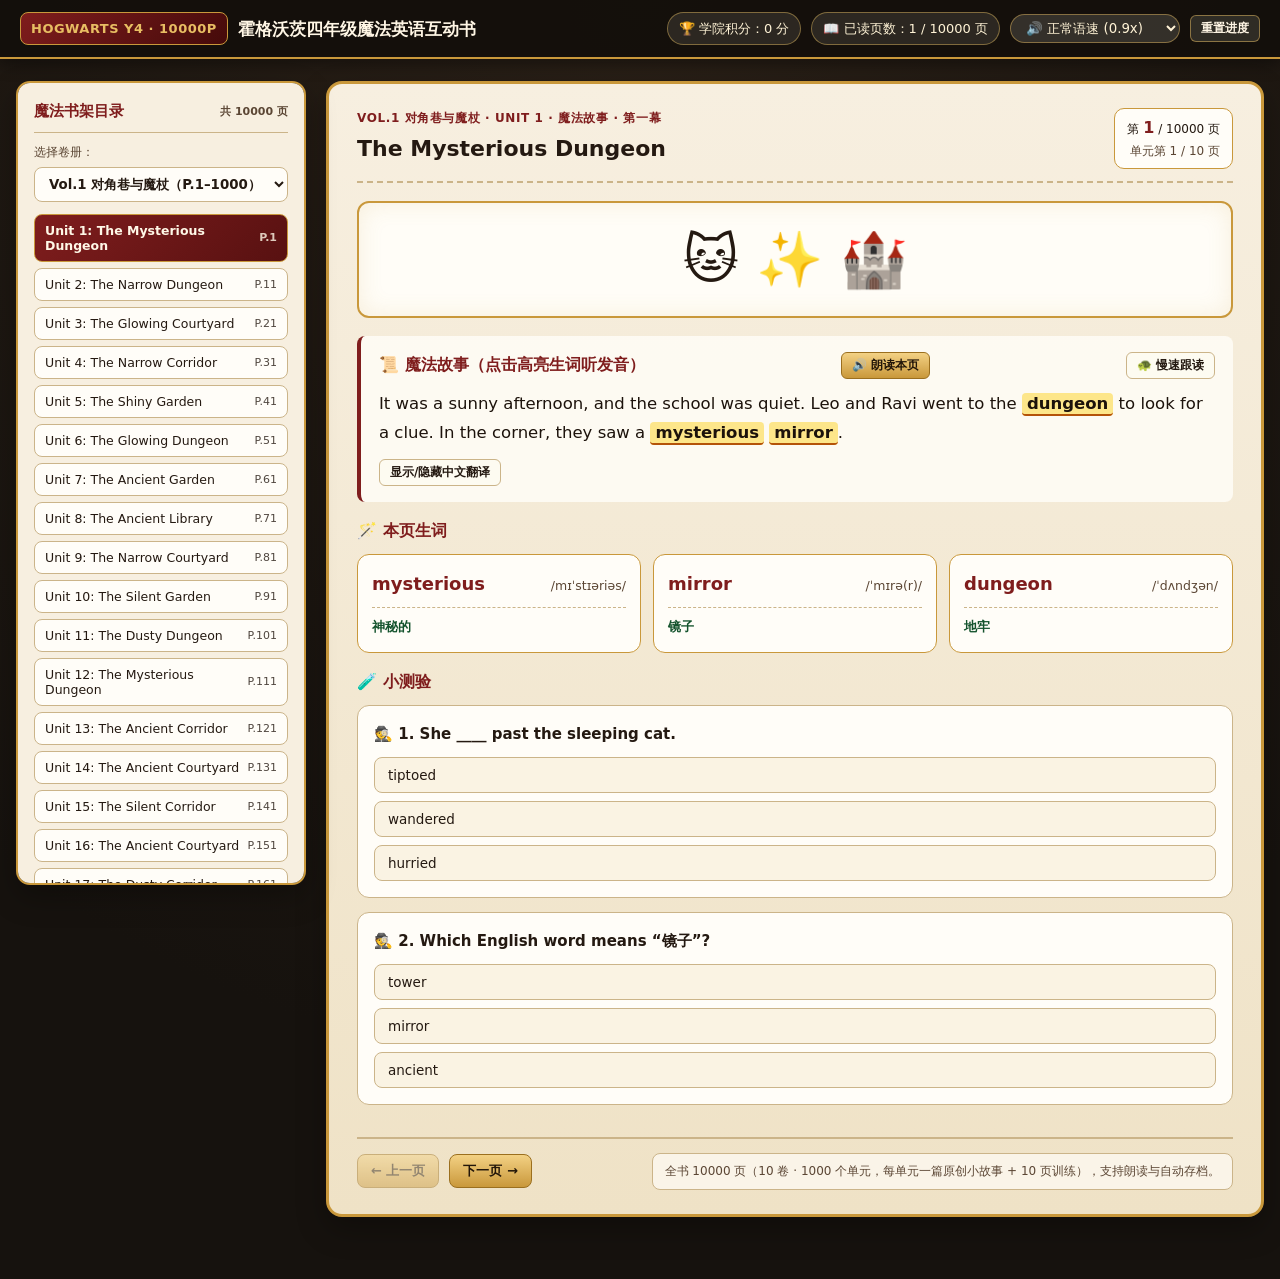
==== commit b147746c: "Update the 10000-page book to its revised edition Replace hogwarts_magic_english_book_10000_pages.ht" ====
--- a/hogwarts_magic_english_book_10000_pages.html
+++ b/hogwarts_magic_english_book_10000_pages.html
@@ -646,33 +646,41 @@
 {q:"Which object is in the story?",a:U.t.obj,o:shuf(r,[U.t.obj,...pick(r,W.obj,2,[U.ws[3]]).map(y=>y.w)])},
 {q:`How did the ${U.cr} look or seem?`,a:U.t.f2,o:shuf(r,[U.t.f2,...pick(r,W.feel,2,[f,U.ws[1]]).map(y=>y.w)])},
 {q:`Which word means "${y.cn}"?`,a:y.w,o:shuf(r,[y.w,...pick(r,ALL,2,[y]).map(z=>z.w)])}]};
-const qCloze=(r,U)=>{const x=pick(r,U.ws);return{q:x.ex.replace(/\[(.+?)\]/,"____"),a:fm(x),o:shuf(r,[fm(x),...pick(r,W[x.cat],2,[x]).map(fm)])}};
-const qCN=(r,U)=>{const x=pick(r,U.ws);return{q:`Which English word means “${x.cn}”?`,a:x.w,o:shuf(r,[x.w,...pick(r,ALL,2,[x]).map(y=>y.w)])}};
+const qCloze=(r,U)=>{const x=pick(r,U.ws);return{s:"vocab",q:x.ex.replace(/\[(.+?)\]/,"____"),a:fm(x),o:shuf(r,[fm(x),...pick(r,W[x.cat],2,[x]).map(fm)])}};
+const qCN=(r,U)=>{const x=pick(r,U.ws);return{s:"vocab",q:`Which English word means “${x.cn}”?`,a:x.w,o:shuf(r,[x.w,...pick(r,ALL,2,[x]).map(y=>y.w)])}};
+const qListen=(r,U)=>{const ss=U.plain.filter(s=>U.ws.some(w=>s.toLowerCase().includes(fm(w).toLowerCase())));
+if(ss.length&&r()<.6){const s=pick(r,ss),w=U.ws.find(w=>s.toLowerCase().includes(fm(w).toLowerCase())),vs=pick(r,W[w.cat],2,[w]).map(o=>s.replace(new RegExp(fm(w),"i"),fm(o)));return{s:"listen",say:s,q:"🎧 听一听，选出你听到的句子",a:s,o:shuf(r,[s,...vs])}}
+const x=pick(r,U.ws);return{s:"listen",say:x.w,q:"🎧 听单词，选出正确的中文意思",a:x.cn,o:shuf(r,[x.cn,...pick(r,ALL,2,[x]).map(y=>y.cn)])}};
+const qRev=(r,u)=>[1,3,7,15].filter(d=>u-d>=0).map(d=>{const x=pick(r,unit(u-d).ws);return{s:"vocab",q:`🔁 往期复习：Which English word means “${x.cn}”?`,a:x.w,o:shuf(r,[x.w,...pick(r,ALL,2,[x]).map(y=>y.w)])}});
 /*UI*/
-const $=id=>document.getElementById(id),S={page:1,pts:0,seen:new Set([1]),done:new Set()};let CUR=[];
-function save(){try{localStorage.setItem(KEY,JSON.stringify({page:S.page,pts:S.pts,seen:[...S.seen],done:[...S.done]}))}catch(e){}}
-function load(){try{const o=JSON.parse(localStorage.getItem(KEY)||"{}");if(o.page>=1&&o.page<=10000)S.page=o.page;S.pts=o.pts||0;S.seen=new Set(o.seen||[S.page]);S.done=new Set(o.done||[])}catch(e){}}
+const $=id=>document.getElementById(id),S={stat:{},page:1,pts:0,seen:new Set([1]),done:new Set()};let CUR=[];
+function save(){try{localStorage.setItem(KEY,JSON.stringify({stat:S.stat,page:S.page,pts:S.pts,seen:[...S.seen],done:[...S.done]}))}catch(e){}}
+function load(){try{const o=JSON.parse(localStorage.getItem(KEY)||"{}");if(o.page>=1&&o.page<=10000)S.page=o.page;S.pts=o.pts||0;S.stat=o.stat||{};S.seen=new Set(o.seen||[S.page]);S.done=new Set(o.done||[])}catch(e){}}
+const SKL={vocab:"📚 词汇",read:"📖 阅读",listen:"🎧 听力",grammar:"✍️ 语法"};
+const dashIn=()=>`<b>能力雷达（正确率）</b>`+Object.entries(SKL).map(([k,n])=>{const[a,b]=S.stat[k]||[0,0],pc=b?Math.round(a*100/b):0;return`<div>${n} ${a}/${b}（${pc}%）<div style="background:#e5d7b8;border-radius:6px;height:7px"><div style="width:${pc}%;background:var(--gold);height:7px;border-radius:6px"></div></div></div>`}).join("");
+const updDash=()=>{const d=$("dash");if(d)d.innerHTML=dashIn()};
+const rec=(k,ok)=>{const a=S.stat[k]||(S.stat[k]=[0,0]);a[1]++;if(ok)a[0]++;save();updDash()};
 function updTop(){$("pointsDisplay").textContent=`🏆 学院积分：${S.pts} 分`;$("progressDisplay").textContent=`📖 已读页数：${S.seen.size} / 10000 页`}
 function award(k,n){if(S.done.has(k))return"";S.done.add(k);S.pts+=n;save();updTop();return`（+${n} 学院积分）`}
-function speak(t){if(!("speechSynthesis"in window))return;speechSynthesis.cancel();const s=new SpeechSynthesisUtterance(t);s.lang="en-US";s.rate=parseFloat($("voiceRate").value)||.9;speechSynthesis.speak(s)}
+function speak(t,rt){if(!("speechSynthesis"in window))return;speechSynthesis.cancel();const s=new SpeechSynthesisUtterance(t);s.lang="en-US";s.rate=rt||parseFloat($("voiceRate").value)||.9;speechSynthesis.speak(s)}
 const hl=(t,U)=>U.ws.reduce((o,w)=>o.replace(new RegExp(`\\b(${fm(w)})\\b`,"gi"),`<span class="vocab-word" data-say="$1" title="点击朗读">$1</span>`),t);
-const quizH=items=>items.map((it,i)=>`<div class="quiz-card" data-qi="${i}"><div class="quiz-q">🕵️ ${i+1}. ${it.q}</div><div class="options-list">${it.o.map(o=>`<button class="opt-btn" data-v="${o}">${o}</button>`).join("")}</div><div class="feedback-box"></div></div>`).join("");
+const quizH=items=>items.map((it,i)=>`<div class="quiz-card" data-qi="${i}"><div class="quiz-q">🕵️ ${i+1}. ${it.q}</div>${it.say?`<button class="btn btn-small" data-say="${it.say}">🔊 播放（可多听几遍）</button>`:""}<div class="options-list">${it.o.map(o=>`<button class="opt-btn" data-v="${o}">${o}</button>`).join("")}</div><div class="feedback-box"></div></div>`).join("");
 const bldH=(r,s,i)=>`<div class="quiz-card bld" data-bi="${i}" data-sel="[]" data-ans="${s}"><div class="quiz-q">⚡ 点击词块，拼出正确的句子</div><div class="word-pool">${shuf(r,s.split(" ")).map(w=>`<button class="word-chip" data-w="${w}">${w}</button>`).join("")}</div><div class="bdisp" style="font-weight:700;color:var(--sapphire)">已选：</div><div style="display:flex;gap:8px;margin-top:8px"><button class="btn btn-small btn-ghost bclr" style="color:var(--ink);border-color:var(--border)">清空重拼</button><button class="btn btn-small bchk">校验魔咒</button></div><div class="feedback-box"></div></div>`;
-const inH=(label,ans,say,i)=>`<div class="quiz-card" data-ti="${i}"><div class="quiz-q">${label}</div>${say?`<button class="btn btn-small" data-say="${say}">🔊 听句子</button> `:""}<input class="ti" data-ans="${ans}" style="padding:7px 10px;border:1px solid var(--border);border-radius:8px;min-width:240px" placeholder="在这里输入"> <button class="btn btn-small tchk">校验</button><div class="feedback-box"></div></div>`;
+const inH=(label,ans,say,i)=>`<div class="quiz-card" data-ti="${i}" data-s="${say?"listen":"grammar"}"><div class="quiz-q">${label}</div>${say?`<button class="btn btn-small" data-say="${say}">🔊 听句子</button> `:""}<input class="ti" data-ans="${ans}" style="padding:7px 10px;border:1px solid var(--border);border-radius:8px;min-width:240px" placeholder="在这里输入"> <button class="btn btn-small tchk">校验</button><div class="feedback-box"></div></div>`;
 function render(){const p=S.page,u=Math.floor((p-1)/10),k=(p-1)%10,v=Math.floor(u/100),U=unit(u),r=rng(p*31+7);S.seen.add(p);save();updTop();CUR=[];let body="";
 if(k<3){CUR=[qCloze(r,U),qCN(r,U)];const ss=U.story.slice(k*3,k*3+3),txt=ss.join(" "),ws=U.ws.filter(w=>txt.toLowerCase().includes(fm(w).toLowerCase()));
-body=`<div class="story-box"><div class="story-toolbar"><strong style="color:var(--crimson)">📜 魔法故事（点击高亮生词听发音）</strong><button class="btn btn-small" data-say="${txt.replace(/"/g,"&quot;")}">🔊 朗读本页</button></div><p class="story-en">${hl(txt,U)}</p><button class="btn btn-small btn-ghost" style="color:var(--ink);border-color:var(--border)" data-cn="1">显示/隐藏中文翻译</button><div class="story-cn" style="display:none;margin-top:8px">🇨🇳 ${U.cn.slice(k*3,k*3+3).join("")}</div></div><div style="font-weight:700;color:var(--crimson);margin:10px 0">🪄 本页生词</div><div class="vocab-grid">${ws.map(w=>`<div class="flip-card revealed" data-say="${w.w}" title="点击朗读"><div class="vocab-top"><span class="vocab-term">${w.w}</span><span class="vocab-phonetic">${w.ipa}</span></div><div class="vocab-meaning">${w.cn}</div></div>`).join("")}</div><div style="font-weight:700;color:var(--crimson);margin:10px 0">🧪 小测验</div>`+quizH(CUR)}
+body=`<div class="story-box"><div class="story-toolbar"><strong style="color:var(--crimson)">📜 魔法故事（点击高亮生词听发音）</strong><button class="btn btn-small" data-say="${txt.replace(/"/g,"&quot;")}">🔊 朗读本页</button> <button class="btn btn-small btn-ghost" style="color:var(--ink);border-color:var(--border)" data-slow="1" data-say="${txt.replace(/"/g,"&quot;")}">🐢 慢速跟读</button></div><p class="story-en">${hl(txt,U)}</p><button class="btn btn-small btn-ghost" style="color:var(--ink);border-color:var(--border)" data-cn="1">显示/隐藏中文翻译</button><div class="story-cn" style="display:none;margin-top:8px">🇨🇳 ${U.cn.slice(k*3,k*3+3).join("")}</div></div><div style="font-weight:700;color:var(--crimson);margin:10px 0">🪄 本页生词</div><div class="vocab-grid">${ws.map(w=>`<div class="flip-card revealed" data-say="${w.w}" title="点击朗读"><div class="vocab-top"><span class="vocab-term">${w.w}</span><span class="vocab-phonetic">${w.ipa}</span></div><div class="vocab-meaning">${w.cn}</div></div>`).join("")}</div><div style="font-weight:700;color:var(--crimson);margin:10px 0">🧪 小测验</div>`+quizH(CUR)}
 else if(k==3){CUR=[qCN(r,U),qCN(r,U),qCloze(r,U)];body=`<div class="vocab-grid">${U.ws.map((w,i)=>`<div class="flip-card" data-ci="${i}"><div class="vocab-top"><span class="vocab-term">${w.w}${w.past?" → "+w.past:""}</span><span class="vocab-phonetic">${w.ipa}</span></div><div class="vocab-example">“${w.ex.replace(/[\[\]]/g,"")}”</div><div class="vocab-meaning">中文释义：${w.cn}（点击卡片显示/朗读）</div></div>`).join("")}</div><div style="font-weight:700;color:var(--crimson);margin:10px 0">🧪 小测验</div>`+quizH(CUR)}
 else if(k==4){CUR=[...qDetail(r,U),...qRead(r,U)];body=`<div class="story-box"><div class="story-toolbar"><strong style="color:var(--crimson)">📖 先读故事，再回答 12 个问题（每题 +15 分）</strong><button class="btn btn-small" data-say="${U.story.join(" ").replace(/"/g,"&quot;")}">🔊 朗读全文</button></div><p class="story-en">${hl(U.story.join(" "),U)}</p></div>`+quizH(CUR)}
 else if(k==5)body=U.plain.slice(0,4).map((s,i)=>bldH(r,s,i)).join("");
 else if(k==6)body=`<div class="story-box"><p class="story-en">📘 动词变过去式：多数加 -ed（polish→polished）；辅音+y 结尾，把 y 变 i 再加 -ed（hurry→hurried）；有些是不规则变化（creep→crept）。</p></div>`+U.verbs.map((w,i)=>inH(`Past tense of <b>${w.w}</b> (${w.cn}) →`,w.past,"",i)).join("")+U.verbs.map((w,i)=>inH(w.ex.replace(/\[.+?\]/,"____")+`（填入 <b>${w.w}</b> 的过去式）`,w.past,"",i+3)).join("");
 else if(k==7){CUR=[1,2,3,4,5,6].map(()=>qCloze(r,U));body=quizH(CUR)}
-else if(k==8)body=U.plain.slice(-4).map((s,i)=>inH("🎧 听写：听句子，把它完整写出来",s,s,i)).join("");
-else{CUR=[qCN(r,U),qCN(r,U),qCN(r,U),qCloze(r,U),qCloze(r,U),qRead(r,U)[1],...qDetail(r,U).slice(0,2)];body=`<div class="story-box"><p class="story-en">🏆 Boss 挑战：答对全部题目，领取单元奖励！</p></div>`+quizH(CUR)}
+else if(k==8){CUR=[1,2,3,4].map(()=>qListen(r,U));body=`<div class="story-box"><p class="story-en">🎧 听力训练：先听，再选，最后听写。看不懂时可以重复播放。</p></div>`+quizH(CUR)+U.plain.slice(-4).map((s,i)=>inH("🎧 听写：听句子，把它完整写出来",s,s,i)).join("")}
+else{CUR=[qCN(r,U),qCN(r,U),qCN(r,U),qCloze(r,U),qCloze(r,U),qRead(r,U)[1],...qDetail(r,U).slice(0,2),...qRev(r,u),qListen(r,U)];body=`<div class="story-box"><p class="story-en">🏆 Boss 挑战：答对全部题目，领取单元奖励！</p></div>`+quizH(CUR)}
 $("bookStage").innerHTML=`<div><div class="page-header"><div><div class="page-kicker">${VOL[v]} · Unit ${u+1} · ${MODES[k]}</div><div class="page-title">${U.title}</div></div><div class="page-num-box"><div>第 <strong>${p}</strong> / 10000 页</div><div style="color:var(--ink-muted)">单元第 ${k+1} / 10 页</div></div></div><div class="illustration-card" style="text-align:center;font-size:54px;padding:12px">${EM[U.cr]} ✨ 🏰</div>${body}</div><div class="book-footer"><div style="display:flex;gap:10px"><button class="btn" data-go="${p-1}" ${p<=1?"disabled":""}>← 上一页</button><button class="btn" data-go="${p+1}" ${p>=10000?"disabled":""}>下一页 →</button></div><div class="note-box">全书 10000 页（10 卷 · 1000 个单元，每单元一篇原创小故事 + 10 页训练），支持朗读与自动存档。</div></div>`;sidebar(u,k,v)}
 function sidebar(u,k,v){$("yearSelect").innerHTML=VOL.map((n,i)=>`<option value="${i}" ${i==v?"selected":""}>${n}（P.${i*1000+1}–${i*1000+1000}）</option>`).join("");
 $("unitList").innerHTML=Array.from({length:100},(_,i)=>{const n=v*100+i;return`<button class="unit-item ${n==u?"active":""}" data-go="${n*10+1}"><span>Unit ${n+1}: ${unit(n).title}</span><span class="pages-tag">P.${n*10+1}</span></button>`}).join("");
-$("pageJumpGrid").innerHTML=Array.from({length:10},(_,i)=>`<button class="page-dot-btn ${i==k?"active":""}" data-go="${u*10+i+1}">P.${u*10+i+1}</button>`).join("")+`<div style="grid-column:1/-1;display:flex;gap:6px;margin-top:6px"><input id="jumpIn" type="number" min="1" max="10000" placeholder="跳到第N页" style="flex:1;padding:5px;border:1px solid var(--border);border-radius:6px"><button class="btn btn-small" id="jumpBtn">跳转</button></div>`;
+$("pageJumpGrid").innerHTML=Array.from({length:10},(_,i)=>`<button class="page-dot-btn ${i==k?"active":""}" data-go="${u*10+i+1}">P.${u*10+i+1}</button>`).join("")+`<div id="dash" style="grid-column:1/-1;margin-top:8px;font-size:12px">${dashIn()}</div><div style="grid-column:1/-1;display:flex;gap:6px;margin-top:6px"><input id="jumpIn" type="number" min="1" max="10000" placeholder="跳到第N页" style="flex:1;padding:5px;border:1px solid var(--border);border-radius:6px"><button class="btn btn-small" id="jumpBtn">跳转</button></div>`;
 const a=document.querySelector(".unit-item.active");if(a)a.scrollIntoView({block:"nearest"})}
 function go(n){n=parseInt(n,10);if(n>=1&&n<=10000){S.page=n;render();scrollTo({top:0,behavior:"smooth"})}}
 const norm=s=>s.toLowerCase().replace(/[^a-z ]/g,"").replace(/\s+/g," ").trim();
@@ -680,16 +688,16 @@
 if(t.id=="jumpBtn")return go($("jumpIn").value);
 if(t.dataset.cn){const b=document.querySelector(".story-cn");b.style.display=b.style.display=="none"?"block":"none";return}
 if(t.dataset.go)return go(t.dataset.go);
-if(t.dataset.say&&!t.matches(".flip-card"))return speak(t.dataset.say);
+if(t.dataset.say&&!t.matches(".flip-card"))return speak(t.dataset.say,t.dataset.slow?.65:0);
 if(t.matches(".flip-card")){if(t.dataset.say){speak(t.dataset.say);award(`s${S.page}_${t.dataset.say}`,5);return}t.classList.toggle("revealed");if(t.dataset.ci!=null){speak(unit(Math.floor((S.page-1)/10)).ws[t.dataset.ci].w);award(`v${S.page}_${t.dataset.ci}`,5)}return}
 const c=t.closest(".quiz-card");if(!c)return;const fb=c.querySelector(".feedback-box");
-if(t.matches(".opt-btn")){const it=CUR[c.dataset.qi],ok=t.dataset.v==it.a;c.querySelectorAll(".opt-btn").forEach(b=>b.classList.remove("correct","wrong"));t.classList.add(ok?"correct":"wrong");fb.className="feedback-box show "+(ok?"ok":"no");fb.textContent=ok?`✅ 答对啦！${award(`q${S.page}_${c.dataset.qi}`,15)} ${it.e?"解析："+it.e:""}`:`❌ 再想一想！${it.e?"提示："+it.e:""}`}
+if(t.matches(".opt-btn")){const it=CUR[c.dataset.qi],ok=t.dataset.v==it.a;c.querySelectorAll(".opt-btn").forEach(b=>b.classList.remove("correct","wrong"));t.classList.add(ok?"correct":"wrong");rec(it.s||(/^(What does "|Which word)/.test(it.q)?"vocab":"read"),ok);fb.className="feedback-box show "+(ok?"ok":"no");fb.textContent=ok?`✅ 答对啦！${award(`q${S.page}_${c.dataset.qi}`,15)} ${it.e?"解析："+it.e:""}`:`❌ 再想一想！${it.e?"提示："+it.e:""}`}
 else if(t.matches(".word-chip")){if(t.disabled)return;t.disabled=true;t.style.opacity=.4;const s=JSON.parse(c.dataset.sel);s.push(t.dataset.w);c.dataset.sel=JSON.stringify(s);c.querySelector(".bdisp").textContent="已选："+s.join(" ");speak(t.dataset.w)}
 else if(t.matches(".bclr")){c.dataset.sel="[]";c.querySelector(".bdisp").textContent="已选：";c.querySelectorAll(".word-chip").forEach(b=>{b.disabled=false;b.style.opacity=1});fb.className="feedback-box"}
-else if(t.matches(".bchk")){const ok=JSON.parse(c.dataset.sel).join(" ")==c.dataset.ans;fb.className="feedback-box show "+(ok?"ok":"no");fb.textContent=ok?`⚡ 拼写成功！${award(`b${S.page}_${c.dataset.bi}`,20)} ${c.dataset.ans}`:`🪄 差一点！参考：${c.dataset.ans}`}
-else if(t.matches(".tchk")){const i=c.querySelector(".ti"),ok=norm(i.value)==norm(i.dataset.ans);fb.className="feedback-box show "+(ok?"ok":"no");fb.textContent=ok?`✅ 正确！${award(`t${S.page}_${c.dataset.ti}`,15)}`:`❌ 正确答案：${i.dataset.ans}`}});
+else if(t.matches(".bchk")){const ok=JSON.parse(c.dataset.sel).join(" ")==c.dataset.ans;rec("grammar",ok);fb.className="feedback-box show "+(ok?"ok":"no");fb.textContent=ok?`⚡ 拼写成功！${award(`b${S.page}_${c.dataset.bi}`,20)} ${c.dataset.ans}`:`🪄 差一点！参考：${c.dataset.ans}`}
+else if(t.matches(".tchk")){const i=c.querySelector(".ti"),ok=norm(i.value)==norm(i.dataset.ans);rec(c.dataset.s||"grammar",ok);fb.className="feedback-box show "+(ok?"ok":"no");fb.textContent=ok?`✅ 正确！${award(`t${S.page}_${c.dataset.ti}`,15)}`:`❌ 正确答案：${i.dataset.ans}`}});
 $("yearSelect").addEventListener("change",e=>go(e.target.value*1000+1));
-$("resetProgressBtn").addEventListener("click",()=>{S.page=1;S.pts=0;S.seen=new Set([1]);S.done=new Set();try{localStorage.removeItem(KEY)}catch(e){}render()});
+$("resetProgressBtn").addEventListener("click",()=>{S.page=1;S.stat={};S.pts=0;S.seen=new Set([1]);S.done=new Set();try{localStorage.removeItem(KEY)}catch(e){}render()});
 load();render();
 
 </script>
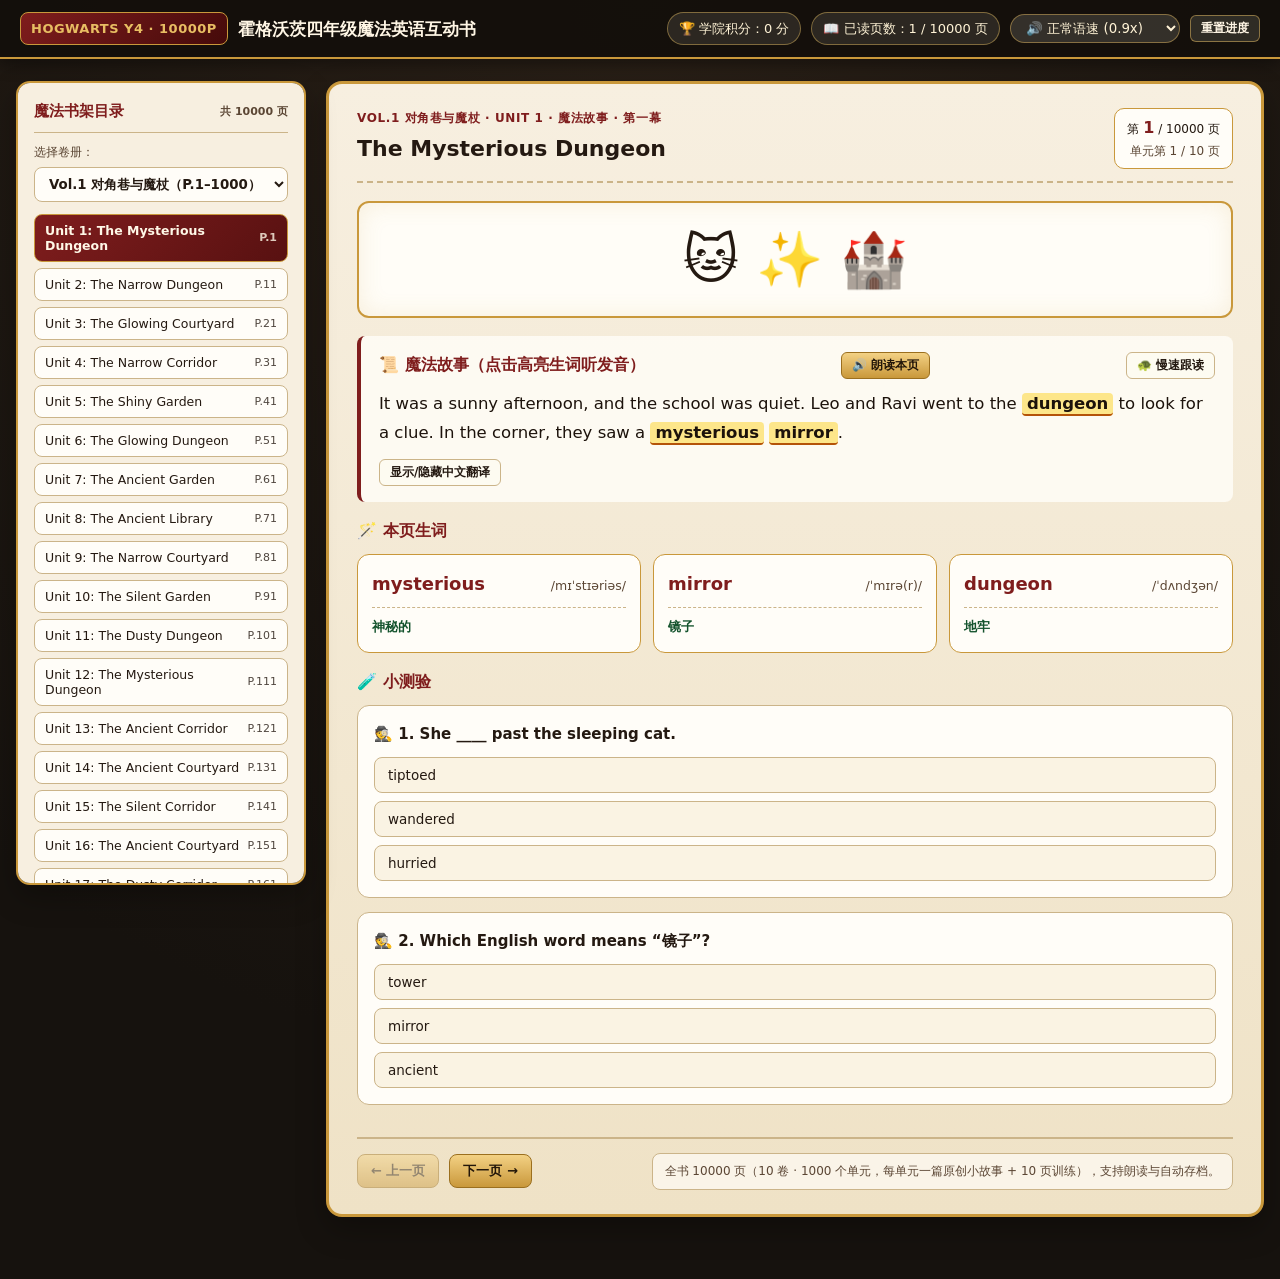
==== commit 393bba9a: "Keep the 10000-page book's unit list compact on narrow screens On viewports at or below 920px the bo" ====
--- a/hogwarts_magic_english_book_10000_pages.html
+++ b/hogwarts_magic_english_book_10000_pages.html
@@ -143,6 +143,14 @@
     @media (max-width: 920px) {
       .layout {
         grid-template-columns: 1fr;
+      }
+
+      /* 竖排布局下目录不再撑开整页：100 个单元收进限高滚动区，正文（朗读、生词、小测验）紧随其后 */
+      .unit-list {
+        max-height: 45vh;
+        overflow-y: auto;
+        -webkit-overflow-scrolling: touch;
+        padding-right: 4px;
       }
     }
 
